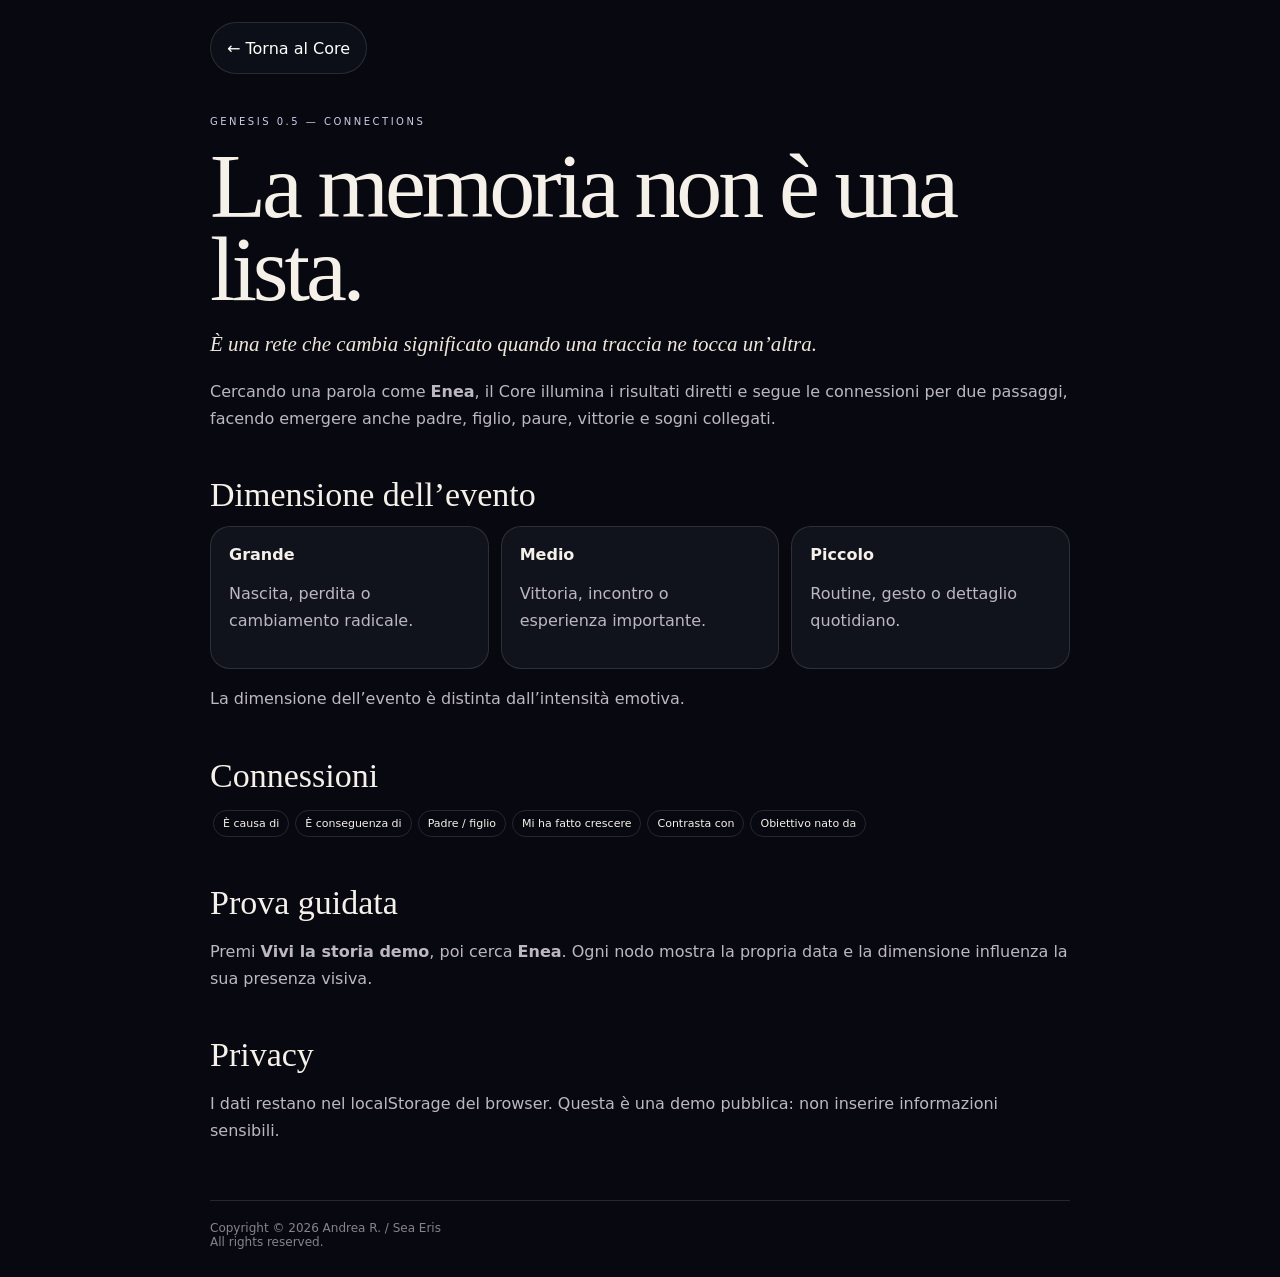
==== guide.html @ 84970c79 "Add Genesis 0.5 public guide" ====
<!doctype html><html lang="it"><head><meta charset="utf-8"><meta name="viewport" content="width=device-width,initial-scale=1,viewport-fit=cover"><meta name="theme-color" content="#080910"><title>Aevum Core — Guida Genesis 0.5</title><style>:root{--bg:#080910;--panel:#11131c;--line:rgba(255,255,255,.12);--ink:#f5f1e9}*{box-sizing:border-box}html,body{margin:0;background:var(--bg);color:var(--ink);font-family:Inter,system-ui,-apple-system,Segoe UI,sans-serif}body{padding:max(22px,env(safe-area-inset-top)) 16px max(28px,env(safe-area-inset-bottom))}main{max-width:860px;margin:auto}.back{display:inline-flex;min-height:52px;align-items:center;padding:0 16px;border:1px solid var(--line);border-radius:999px;color:white;text-decoration:none;background:#0d0f18}.kicker{font-size:10px;letter-spacing:.25em;text-transform:uppercase;color:#d4c7e7;margin-top:42px}h1{font:400 clamp(52px,10vw,92px)/.9 Georgia,serif;letter-spacing:-.045em;margin:18px 0}h2{font:400 34px Georgia,serif;margin:44px 0 12px}p{color:#bdb7c2;line-height:1.7}.lead{font:italic 21px Georgia,serif;color:#eee7da}.grid{display:grid;grid-template-columns:repeat(auto-fit,minmax(230px,1fr));gap:12px}.card{border:1px solid var(--line);border-radius:20px;background:var(--panel);padding:18px}.card b{display:block;margin-bottom:8px}.badge{display:inline-flex;border:1px solid var(--line);border-radius:999px;padding:6px 9px;font-size:11px;margin:3px}.copyright{margin-top:56px;padding-top:20px;border-top:1px solid var(--line);font-size:12px;color:#88828d}@media(max-width:600px){h1{font-size:58px}.grid{grid-template-columns:1fr}}</style></head><body><main><a class="back" href="./index.html">← Torna al Core</a><div class="kicker">Genesis 0.5 — Connections</div><h1>La memoria non è una lista.</h1><p class="lead">È una rete che cambia significato quando una traccia ne tocca un’altra.</p><p>Cercando una parola come <b>Enea</b>, il Core illumina i risultati diretti e segue le connessioni per due passaggi, facendo emergere anche padre, figlio, paure, vittorie e sogni collegati.</p><h2>Dimensione dell’evento</h2><div class="grid"><div class="card"><b>Grande</b><p>Nascita, perdita o cambiamento radicale.</p></div><div class="card"><b>Medio</b><p>Vittoria, incontro o esperienza importante.</p></div><div class="card"><b>Piccolo</b><p>Routine, gesto o dettaglio quotidiano.</p></div></div><p>La dimensione dell’evento è distinta dall’intensità emotiva.</p><h2>Connessioni</h2><div><span class="badge">È causa di</span><span class="badge">È conseguenza di</span><span class="badge">Padre / figlio</span><span class="badge">Mi ha fatto crescere</span><span class="badge">Contrasta con</span><span class="badge">Obiettivo nato da</span></div><h2>Prova guidata</h2><p>Premi <b>Vivi la storia demo</b>, poi cerca <b>Enea</b>. Ogni nodo mostra la propria data e la dimensione influenza la sua presenza visiva.</p><h2>Privacy</h2><p>I dati restano nel localStorage del browser. Questa è una demo pubblica: non inserire informazioni sensibili.</p><div class="copyright">Copyright © 2026 Andrea R. / Sea Eris<br>All rights reserved.</div></main></body></html>
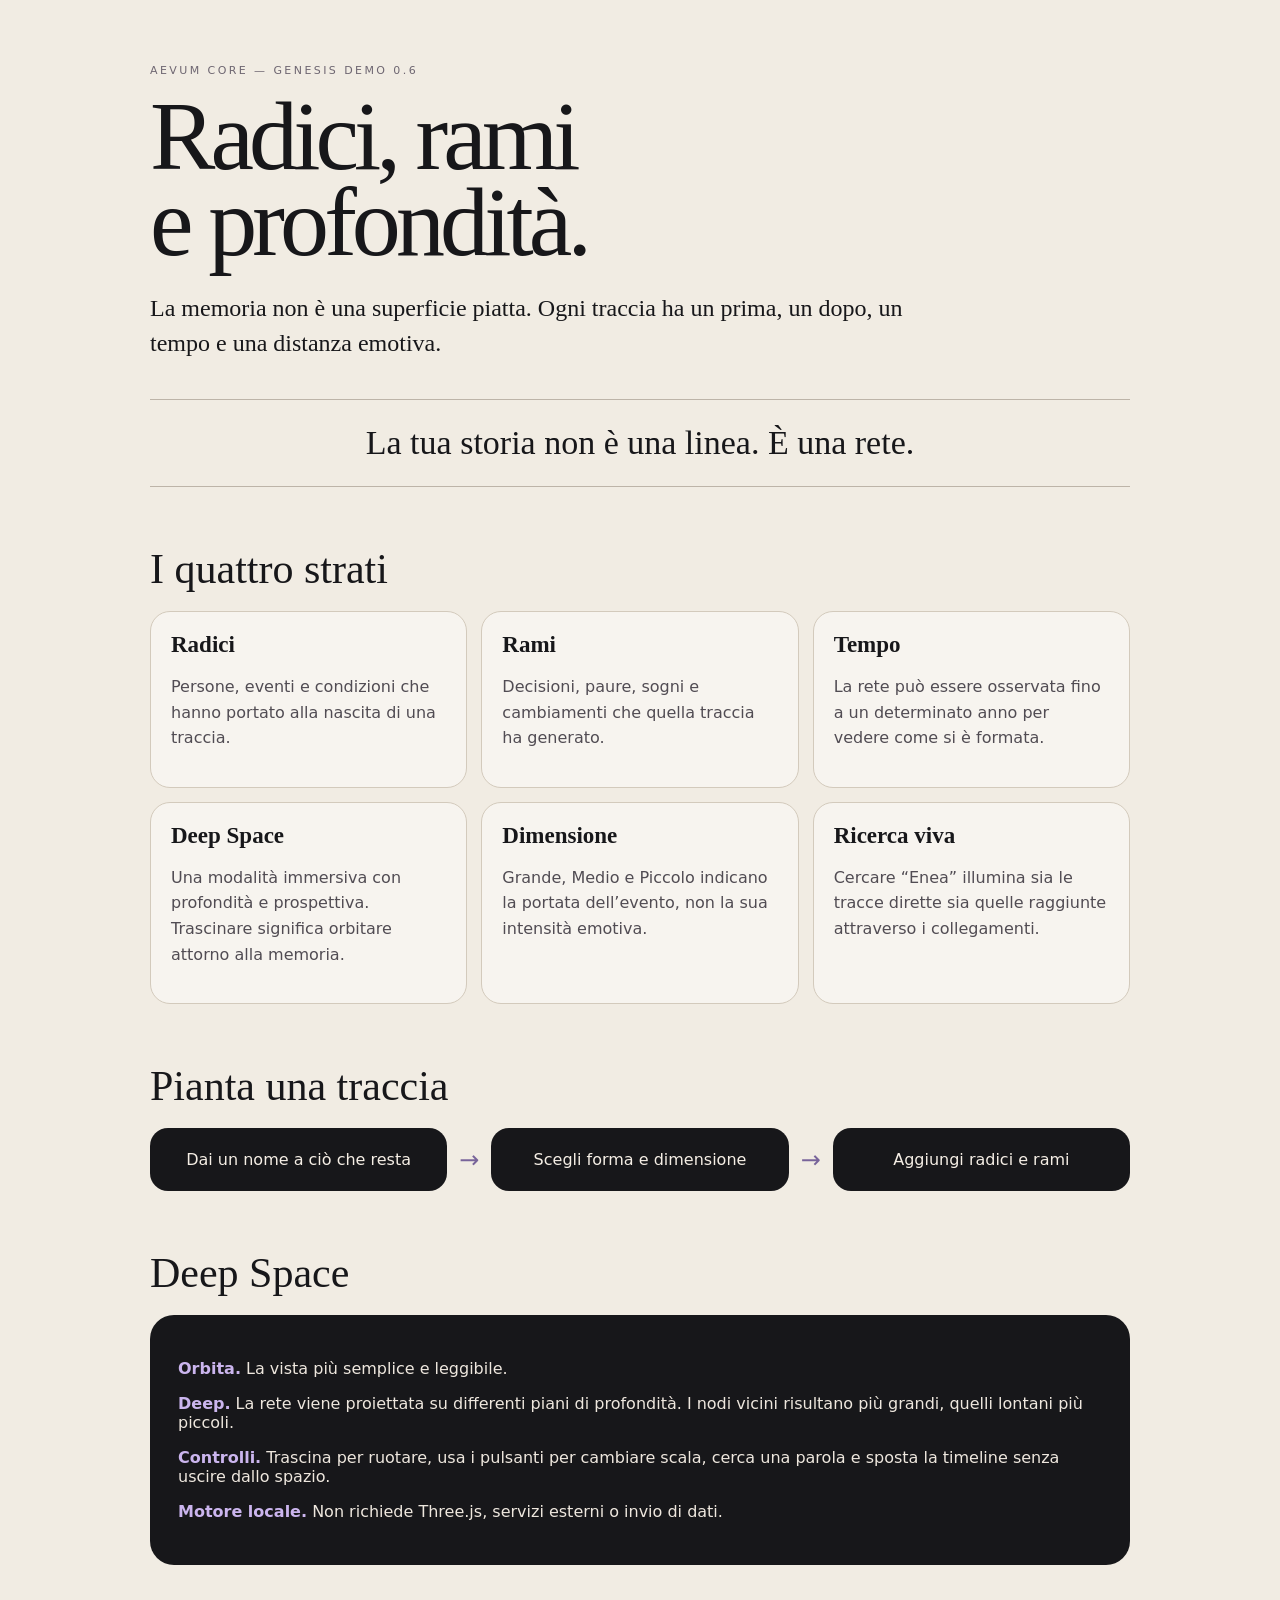
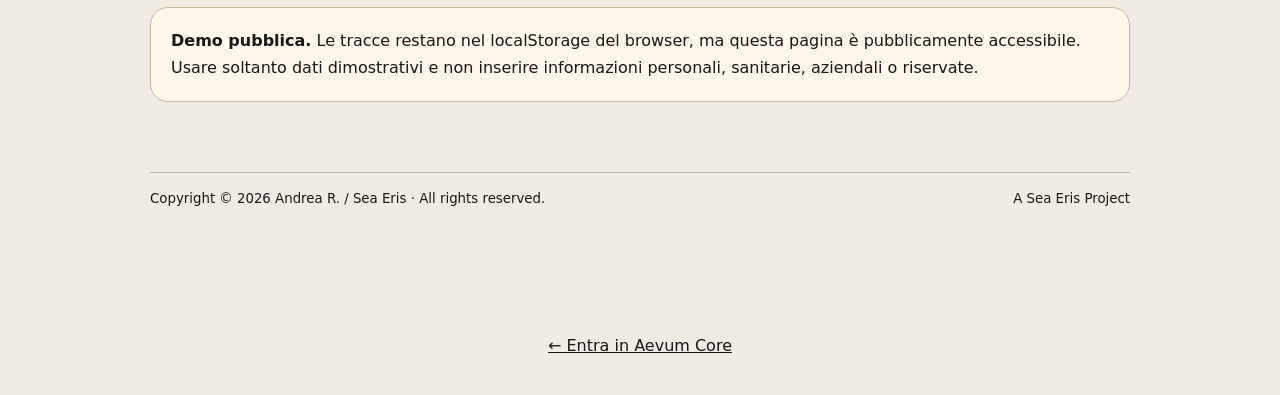
==== commit f7f16fa8: "Release Genesis 0.6 demo: update guide and privacy notice" ====
--- a/guide.html
+++ b/guide.html
@@ -1 +1 @@
-<!doctype html><html lang="it"><head><meta charset="utf-8"><meta name="viewport" content="width=device-width,initial-scale=1,viewport-fit=cover"><meta name="theme-color" content="#080910"><title>Aevum Core — Guida Genesis 0.5</title><style>:root{--bg:#080910;--panel:#11131c;--line:rgba(255,255,255,.12);--ink:#f5f1e9}*{box-sizing:border-box}html,body{margin:0;background:var(--bg);color:var(--ink);font-family:Inter,system-ui,-apple-system,Segoe UI,sans-serif}body{padding:max(22px,env(safe-area-inset-top)) 16px max(28px,env(safe-area-inset-bottom))}main{max-width:860px;margin:auto}.back{display:inline-flex;min-height:52px;align-items:center;padding:0 16px;border:1px solid var(--line);border-radius:999px;color:white;text-decoration:none;background:#0d0f18}.kicker{font-size:10px;letter-spacing:.25em;text-transform:uppercase;color:#d4c7e7;margin-top:42px}h1{font:400 clamp(52px,10vw,92px)/.9 Georgia,serif;letter-spacing:-.045em;margin:18px 0}h2{font:400 34px Georgia,serif;margin:44px 0 12px}p{color:#bdb7c2;line-height:1.7}.lead{font:italic 21px Georgia,serif;color:#eee7da}.grid{display:grid;grid-template-columns:repeat(auto-fit,minmax(230px,1fr));gap:12px}.card{border:1px solid var(--line);border-radius:20px;background:var(--panel);padding:18px}.card b{display:block;margin-bottom:8px}.badge{display:inline-flex;border:1px solid var(--line);border-radius:999px;padding:6px 9px;font-size:11px;margin:3px}.copyright{margin-top:56px;padding-top:20px;border-top:1px solid var(--line);font-size:12px;color:#88828d}@media(max-width:600px){h1{font-size:58px}.grid{grid-template-columns:1fr}}</style></head><body><main><a class="back" href="./index.html">← Torna al Core</a><div class="kicker">Genesis 0.5 — Connections</div><h1>La memoria non è una lista.</h1><p class="lead">È una rete che cambia significato quando una traccia ne tocca un’altra.</p><p>Cercando una parola come <b>Enea</b>, il Core illumina i risultati diretti e segue le connessioni per due passaggi, facendo emergere anche padre, figlio, paure, vittorie e sogni collegati.</p><h2>Dimensione dell’evento</h2><div class="grid"><div class="card"><b>Grande</b><p>Nascita, perdita o cambiamento radicale.</p></div><div class="card"><b>Medio</b><p>Vittoria, incontro o esperienza importante.</p></div><div class="card"><b>Piccolo</b><p>Routine, gesto o dettaglio quotidiano.</p></div></div><p>La dimensione dell’evento è distinta dall’intensità emotiva.</p><h2>Connessioni</h2><div><span class="badge">È causa di</span><span class="badge">È conseguenza di</span><span class="badge">Padre / figlio</span><span class="badge">Mi ha fatto crescere</span><span class="badge">Contrasta con</span><span class="badge">Obiettivo nato da</span></div><h2>Prova guidata</h2><p>Premi <b>Vivi la storia demo</b>, poi cerca <b>Enea</b>. Ogni nodo mostra la propria data e la dimensione influenza la sua presenza visiva.</p><h2>Privacy</h2><p>I dati restano nel localStorage del browser. Questa è una demo pubblica: non inserire informazioni sensibili.</p><div class="copyright">Copyright © 2026 Andrea R. / Sea Eris<br>All rights reserved.</div></main></body></html>
+<!doctype html><html lang="it"><head><meta charset="utf-8"><meta name="viewport" content="width=device-width,initial-scale=1"><title>Aevum Core 0.6 — Guida Demo</title><style>:root{--ink:#17171a;--paper:#f1ece3;--soft:#ded5c8;--violet:#78649a}*{box-sizing:border-box}body{margin:0;background:var(--paper);color:var(--ink);font-family:Inter,system-ui,-apple-system,Segoe UI,sans-serif}main{width:min(980px,calc(100% - 34px));margin:auto;padding:64px 0 90px}.kicker{text-transform:uppercase;letter-spacing:.22em;font-size:11px;color:#6e6671}h1,h2{font-family:Georgia,serif;font-weight:400}h1{font-size:clamp(48px,9vw,98px);line-height:.88;letter-spacing:-.05em;margin:16px 0 26px}.lead{font-family:Georgia,serif;font-size:24px;line-height:1.45;max-width:780px}.motto{border-top:1px solid #bdb4a8;border-bottom:1px solid #bdb4a8;padding:24px 0;margin:38px 0;font-family:Georgia,serif;font-size:34px;text-align:center}.grid{display:grid;grid-template-columns:repeat(3,1fr);gap:14px}.card{background:rgba(255,255,255,.42);border:1px solid #d3cabc;border-radius:20px;padding:20px}.card h3{font-family:Georgia,serif;font-size:23px;margin:0 0 8px}.card p{line-height:1.6;color:#514c53}section{margin-top:58px}h2{font-size:42px;margin:0 0 18px}.flow{display:grid;grid-template-columns:1fr auto 1fr auto 1fr;align-items:center;gap:12px}.block{background:#17171a;color:#f5eee5;border-radius:18px;padding:22px;text-align:center}.arrow{font-size:24px;color:var(--violet)}.heart{padding:28px;border-radius:24px;background:#17171a;color:#eee7de}.heart strong{color:#cbb5ee}.notice{margin-top:42px;padding:20px;border:1px solid #c7b69e;border-radius:18px;background:#fff8ea;line-height:1.65}.footer{margin-top:70px;border-top:1px solid #beb5aa;padding-top:18px;display:flex;justify-content:space-between;gap:20px}.back{display:block;text-align:center;margin:40px;color:inherit}@media(max-width:720px){.grid,.flow{grid-template-columns:1fr}.arrow{transform:rotate(90deg);text-align:center}.footer{display:block}}</style></head><body><main><div class="kicker">Aevum Core — Genesis Demo 0.6</div><h1>Radici, rami<br>e profondità.</h1><p class="lead">La memoria non è una superficie piatta. Ogni traccia ha un prima, un dopo, un tempo e una distanza emotiva.</p><div class="motto">La tua storia non è una linea. È una rete.</div><section><h2>I quattro strati</h2><div class="grid"><div class="card"><h3>Radici</h3><p>Persone, eventi e condizioni che hanno portato alla nascita di una traccia.</p></div><div class="card"><h3>Rami</h3><p>Decisioni, paure, sogni e cambiamenti che quella traccia ha generato.</p></div><div class="card"><h3>Tempo</h3><p>La rete può essere osservata fino a un determinato anno per vedere come si è formata.</p></div><div class="card"><h3>Deep Space</h3><p>Una modalità immersiva con profondità e prospettiva. Trascinare significa orbitare attorno alla memoria.</p></div><div class="card"><h3>Dimensione</h3><p>Grande, Medio e Piccolo indicano la portata dell’evento, non la sua intensità emotiva.</p></div><div class="card"><h3>Ricerca viva</h3><p>Cercare “Enea” illumina sia le tracce dirette sia quelle raggiunte attraverso i collegamenti.</p></div></div></section><section><h2>Pianta una traccia</h2><div class="flow"><div class="block">Dai un nome a ciò che resta</div><div class="arrow">→</div><div class="block">Scegli forma e dimensione</div><div class="arrow">→</div><div class="block">Aggiungi radici e rami</div></div></section><section><h2>Deep Space</h2><div class="heart"><p><strong>Orbita.</strong> La vista più semplice e leggibile.</p><p><strong>Deep.</strong> La rete viene proiettata su differenti piani di profondità. I nodi vicini risultano più grandi, quelli lontani più piccoli.</p><p><strong>Controlli.</strong> Trascina per ruotare, usa i pulsanti per cambiare scala, cerca una parola e sposta la timeline senza uscire dallo spazio.</p><p><strong>Motore locale.</strong> Non richiede Three.js, servizi esterni o invio di dati.</p></div></section><div class="notice"><strong>Demo pubblica.</strong> Le tracce restano nel localStorage del browser, ma questa pagina è pubblicamente accessibile. Usare soltanto dati dimostrativi e non inserire informazioni personali, sanitarie, aziendali o riservate.</div><div class="footer"><small>Copyright © 2026 Andrea R. / Sea Eris · All rights reserved.</small><small>A Sea Eris Project</small></div></main><a class="back" href="index.html">← Entra in Aevum Core</a></body></html>
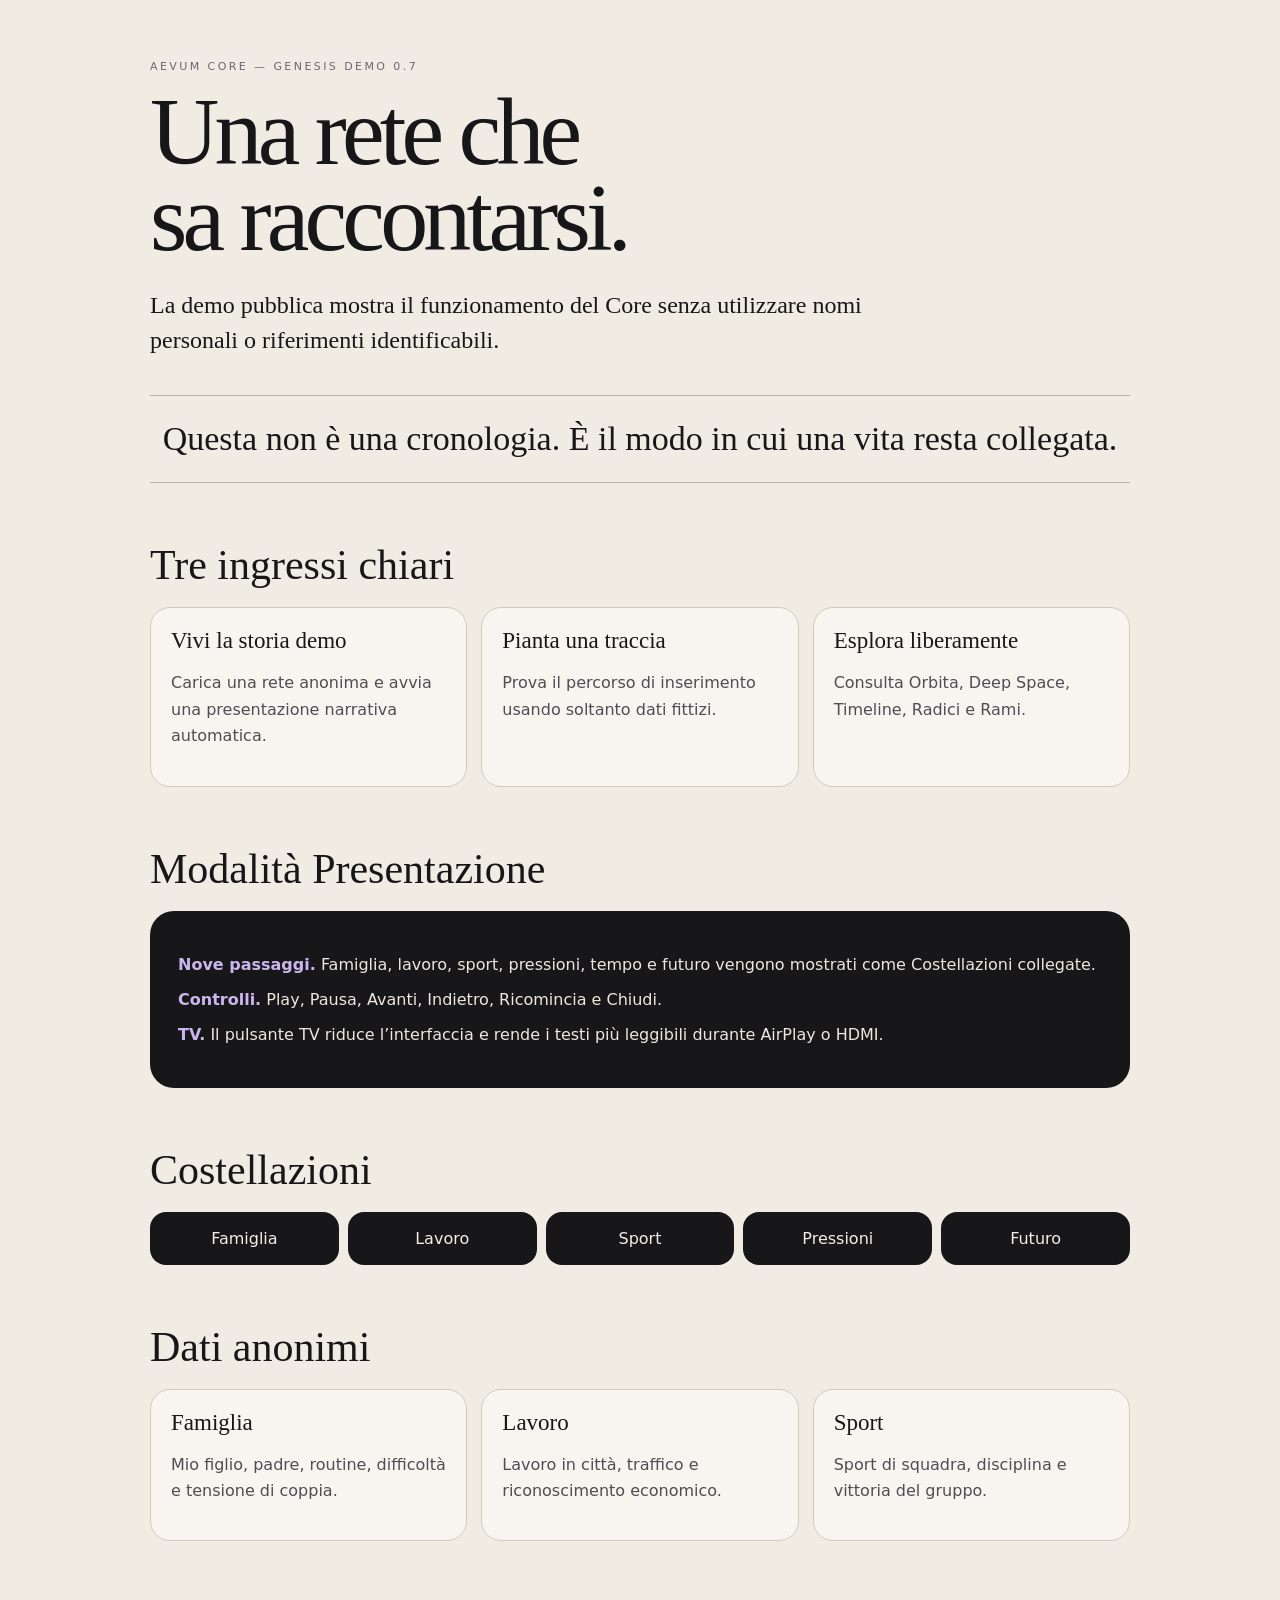
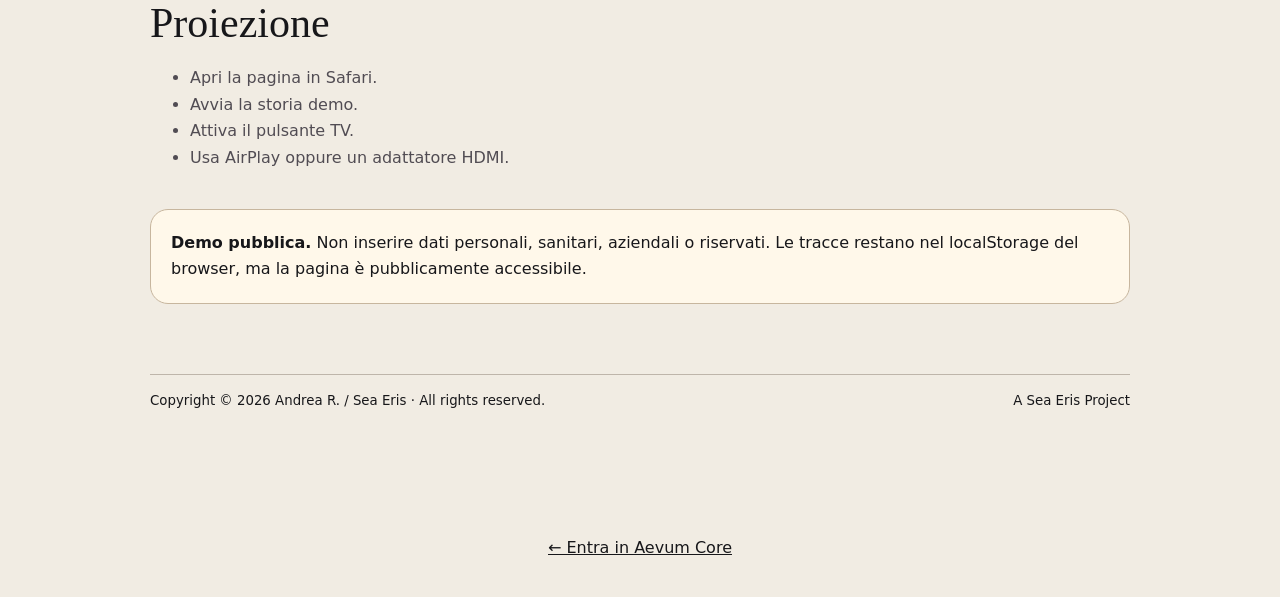
==== commit e30d5e26: "Update public guide for Genesis 0.7 showcase" ====
--- a/guide.html
+++ b/guide.html
@@ -1 +1 @@
-<!doctype html><html lang="it"><head><meta charset="utf-8"><meta name="viewport" content="width=device-width,initial-scale=1"><title>Aevum Core 0.6 — Guida Demo</title><style>:root{--ink:#17171a;--paper:#f1ece3;--soft:#ded5c8;--violet:#78649a}*{box-sizing:border-box}body{margin:0;background:var(--paper);color:var(--ink);font-family:Inter,system-ui,-apple-system,Segoe UI,sans-serif}main{width:min(980px,calc(100% - 34px));margin:auto;padding:64px 0 90px}.kicker{text-transform:uppercase;letter-spacing:.22em;font-size:11px;color:#6e6671}h1,h2{font-family:Georgia,serif;font-weight:400}h1{font-size:clamp(48px,9vw,98px);line-height:.88;letter-spacing:-.05em;margin:16px 0 26px}.lead{font-family:Georgia,serif;font-size:24px;line-height:1.45;max-width:780px}.motto{border-top:1px solid #bdb4a8;border-bottom:1px solid #bdb4a8;padding:24px 0;margin:38px 0;font-family:Georgia,serif;font-size:34px;text-align:center}.grid{display:grid;grid-template-columns:repeat(3,1fr);gap:14px}.card{background:rgba(255,255,255,.42);border:1px solid #d3cabc;border-radius:20px;padding:20px}.card h3{font-family:Georgia,serif;font-size:23px;margin:0 0 8px}.card p{line-height:1.6;color:#514c53}section{margin-top:58px}h2{font-size:42px;margin:0 0 18px}.flow{display:grid;grid-template-columns:1fr auto 1fr auto 1fr;align-items:center;gap:12px}.block{background:#17171a;color:#f5eee5;border-radius:18px;padding:22px;text-align:center}.arrow{font-size:24px;color:var(--violet)}.heart{padding:28px;border-radius:24px;background:#17171a;color:#eee7de}.heart strong{color:#cbb5ee}.notice{margin-top:42px;padding:20px;border:1px solid #c7b69e;border-radius:18px;background:#fff8ea;line-height:1.65}.footer{margin-top:70px;border-top:1px solid #beb5aa;padding-top:18px;display:flex;justify-content:space-between;gap:20px}.back{display:block;text-align:center;margin:40px;color:inherit}@media(max-width:720px){.grid,.flow{grid-template-columns:1fr}.arrow{transform:rotate(90deg);text-align:center}.footer{display:block}}</style></head><body><main><div class="kicker">Aevum Core — Genesis Demo 0.6</div><h1>Radici, rami<br>e profondità.</h1><p class="lead">La memoria non è una superficie piatta. Ogni traccia ha un prima, un dopo, un tempo e una distanza emotiva.</p><div class="motto">La tua storia non è una linea. È una rete.</div><section><h2>I quattro strati</h2><div class="grid"><div class="card"><h3>Radici</h3><p>Persone, eventi e condizioni che hanno portato alla nascita di una traccia.</p></div><div class="card"><h3>Rami</h3><p>Decisioni, paure, sogni e cambiamenti che quella traccia ha generato.</p></div><div class="card"><h3>Tempo</h3><p>La rete può essere osservata fino a un determinato anno per vedere come si è formata.</p></div><div class="card"><h3>Deep Space</h3><p>Una modalità immersiva con profondità e prospettiva. Trascinare significa orbitare attorno alla memoria.</p></div><div class="card"><h3>Dimensione</h3><p>Grande, Medio e Piccolo indicano la portata dell’evento, non la sua intensità emotiva.</p></div><div class="card"><h3>Ricerca viva</h3><p>Cercare “Enea” illumina sia le tracce dirette sia quelle raggiunte attraverso i collegamenti.</p></div></div></section><section><h2>Pianta una traccia</h2><div class="flow"><div class="block">Dai un nome a ciò che resta</div><div class="arrow">→</div><div class="block">Scegli forma e dimensione</div><div class="arrow">→</div><div class="block">Aggiungi radici e rami</div></div></section><section><h2>Deep Space</h2><div class="heart"><p><strong>Orbita.</strong> La vista più semplice e leggibile.</p><p><strong>Deep.</strong> La rete viene proiettata su differenti piani di profondità. I nodi vicini risultano più grandi, quelli lontani più piccoli.</p><p><strong>Controlli.</strong> Trascina per ruotare, usa i pulsanti per cambiare scala, cerca una parola e sposta la timeline senza uscire dallo spazio.</p><p><strong>Motore locale.</strong> Non richiede Three.js, servizi esterni o invio di dati.</p></div></section><div class="notice"><strong>Demo pubblica.</strong> Le tracce restano nel localStorage del browser, ma questa pagina è pubblicamente accessibile. Usare soltanto dati dimostrativi e non inserire informazioni personali, sanitarie, aziendali o riservate.</div><div class="footer"><small>Copyright © 2026 Andrea R. / Sea Eris · All rights reserved.</small><small>A Sea Eris Project</small></div></main><a class="back" href="index.html">← Entra in Aevum Core</a></body></html>
+<!doctype html><html lang="it"><head><meta charset="utf-8"><meta name="viewport" content="width=device-width,initial-scale=1,viewport-fit=cover"><title>Aevum Core 0.7 — Showcase pubblico</title><style>:root{--ink:#17171a;--paper:#f1ece3;--violet:#78649a}*{box-sizing:border-box}body{margin:0;background:var(--paper);color:var(--ink);font-family:Inter,system-ui,-apple-system,Segoe UI,sans-serif}main{width:min(980px,calc(100% - 34px));margin:auto;padding:60px 0 90px}.kicker{text-transform:uppercase;letter-spacing:.22em;font-size:11px;color:#6e6671}h1,h2,h3{font-family:Georgia,serif;font-weight:400}h1{font-size:clamp(48px,9vw,96px);line-height:.9;letter-spacing:-.05em;margin:16px 0 26px}.lead{font-family:Georgia,serif;font-size:24px;line-height:1.45;max-width:790px}.motto{border-top:1px solid #bdb4a8;border-bottom:1px solid #bdb4a8;padding:24px 0;margin:38px 0;font-family:Georgia,serif;font-size:34px;text-align:center}.grid{display:grid;grid-template-columns:repeat(3,1fr);gap:14px}.card{background:rgba(255,255,255,.45);border:1px solid #d3cabc;border-radius:20px;padding:20px}.card h3{font-size:23px;margin:0 0 8px}.card p,li{line-height:1.65;color:#514c53}section{margin-top:58px}h2{font-size:42px;margin:0 0 18px}.dark{padding:28px;border-radius:24px;background:#17171a;color:#eee7de}.dark strong{color:#cbb5ee}.flow{display:grid;grid-template-columns:repeat(5,1fr);gap:9px}.step{padding:17px;border-radius:16px;background:#17171a;color:#f5eee5;text-align:center}.notice{margin-top:38px;padding:20px;border:1px solid #c7b69e;border-radius:18px;background:#fff8ea;line-height:1.65}.footer{margin-top:70px;border-top:1px solid #beb5aa;padding-top:18px;display:flex;justify-content:space-between;gap:20px}.back{display:block;text-align:center;margin:40px;color:inherit}@media(max-width:720px){.grid,.flow{grid-template-columns:1fr}.footer{display:block}}</style></head><body><main><div class="kicker">Aevum Core — Genesis Demo 0.7</div><h1>Una rete che<br>sa raccontarsi.</h1><p class="lead">La demo pubblica mostra il funzionamento del Core senza utilizzare nomi personali o riferimenti identificabili.</p><div class="motto">Questa non è una cronologia. È il modo in cui una vita resta collegata.</div><section><h2>Tre ingressi chiari</h2><div class="grid"><div class="card"><h3>Vivi la storia demo</h3><p>Carica una rete anonima e avvia una presentazione narrativa automatica.</p></div><div class="card"><h3>Pianta una traccia</h3><p>Prova il percorso di inserimento usando soltanto dati fittizi.</p></div><div class="card"><h3>Esplora liberamente</h3><p>Consulta Orbita, Deep Space, Timeline, Radici e Rami.</p></div></div></section><section><h2>Modalità Presentazione</h2><div class="dark"><p><strong>Nove passaggi.</strong> Famiglia, lavoro, sport, pressioni, tempo e futuro vengono mostrati come Costellazioni collegate.</p><p><strong>Controlli.</strong> Play, Pausa, Avanti, Indietro, Ricomincia e Chiudi.</p><p><strong>TV.</strong> Il pulsante TV riduce l’interfaccia e rende i testi più leggibili durante AirPlay o HDMI.</p></div></section><section><h2>Costellazioni</h2><div class="flow"><div class="step">Famiglia</div><div class="step">Lavoro</div><div class="step">Sport</div><div class="step">Pressioni</div><div class="step">Futuro</div></div></section><section><h2>Dati anonimi</h2><div class="grid"><div class="card"><h3>Famiglia</h3><p>Mio figlio, padre, routine, difficoltà e tensione di coppia.</p></div><div class="card"><h3>Lavoro</h3><p>Lavoro in città, traffico e riconoscimento economico.</p></div><div class="card"><h3>Sport</h3><p>Sport di squadra, disciplina e vittoria del gruppo.</p></div></div></section><section><h2>Proiezione</h2><ul><li>Apri la pagina in Safari.</li><li>Avvia la storia demo.</li><li>Attiva il pulsante TV.</li><li>Usa AirPlay oppure un adattatore HDMI.</li></ul></section><div class="notice"><strong>Demo pubblica.</strong> Non inserire dati personali, sanitari, aziendali o riservati. Le tracce restano nel localStorage del browser, ma la pagina è pubblicamente accessibile.</div><div class="footer"><small>Copyright © 2026 Andrea R. / Sea Eris · All rights reserved.</small><small>A Sea Eris Project</small></div></main><a class="back" href="index.html">← Entra in Aevum Core</a></body></html>
